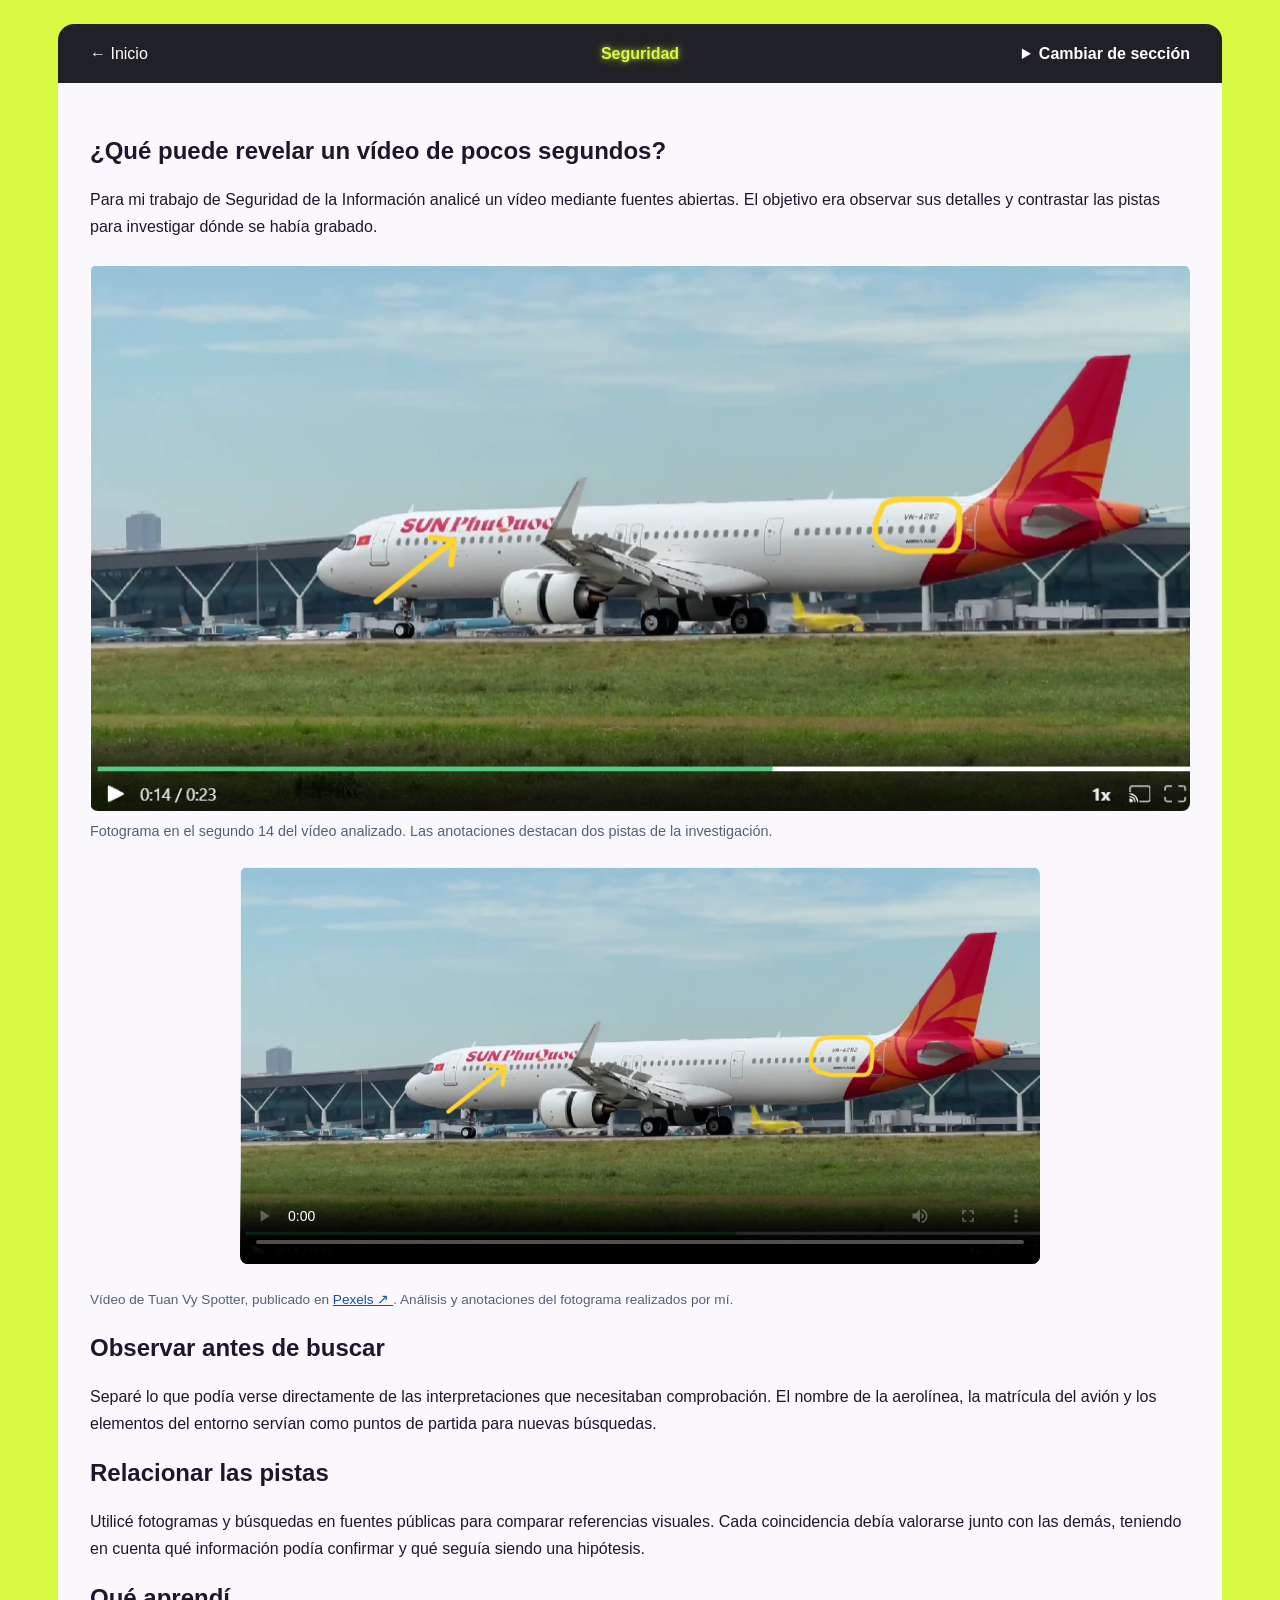
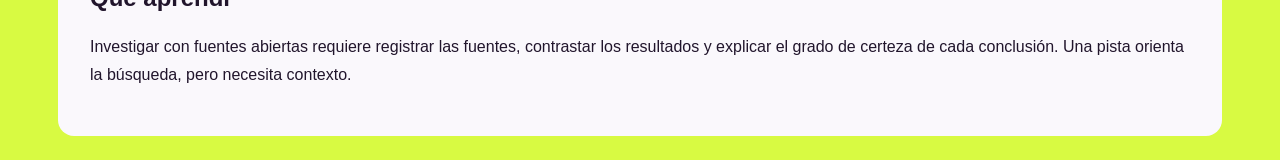
==== entradas/investigacion-osint/index.html @ 1c519496 "Completar novedades, imágenes y publicación OSINT" ====
<!DOCTYPE html>
<html lang="es">

<head>
    <meta charset="UTF-8">
    <meta name="viewport" content="width=device-width, initial-scale=1.0">
    <title>Investigación OSINT | Mi rincón tecnológico</title>
    <link rel="stylesheet" href="../../css/estilos.css">
</head>

<body class="pagina-seccion pagina-seguridad">
    <header class="barra-seccion">
        <a href="../../index.html?seccion=seguridad">← Inicio</a>

        <span class="nombre-seccion">Seguridad</span>

        <details class="selector-seccion">
            <summary>Cambiar de sección</summary>
            <nav aria-label="Cambiar de sección">
                <a href="../primera-pagina-web/index.html">Web</a>
                <a href="../reconocer-phishing/index.html">Seguridad</a>
                <a href="../maquinas-virtuales/index_virtualizacion.html">
                    Virtualización
                </a>
                <a href="../../acerca/index_acerca.html">Acerca de mí</a>
            </nav>
        </details>
    </header>

    <main>
        <article>
            <h1>¿Qué puede revelar un vídeo de pocos segundos?</h1>

            <p>
                Para mi trabajo de Seguridad de la Información analicé un vídeo mediante fuentes abiertas. El objetivo era observar sus detalles y contrastar las pistas para investigar dónde se había grabado.
            </p>

            <figure>
                <img src="../../imagenes/osint-avion.png" alt="Fotograma de un avión con el nombre de la
                          aerolínea y la matrícula señalados en amarillo">
                <figcaption>
                    Fotograma en el segundo 14 del vídeo analizado. Las anotaciones destacan dos pistas de la investigación.
                </figcaption>
            </figure>
            <video controls preload="metadata" poster="../../imagenes/osint-avion.png" class="video-osint">
                <source src="../../videos/investigacion-osint.mp4" type="video/mp4">Tu navegador no puede reproducir este vídeo.
            </video>
            <p class="credito-video">
                Vídeo de Tuan Vy Spotter, publicado en
                <a href="https://www.pexels.com/video/commercial-airplane-landing-at-airport-36083281/" target="_blank" rel="noopener noreferrer">
                   Pexels ↗
                </a>. Análisis y anotaciones del fotograma realizados por mí.
            </p>

            <h2>Observar antes de buscar</h2>
            <p>
                Separé lo que podía verse directamente de las interpretaciones que necesitaban comprobación. El nombre de la aerolínea, la matrícula del avión y los elementos del entorno servían como puntos de partida para nuevas búsquedas.
            </p>

            <h2>Relacionar las pistas</h2>
            <p>
                Utilicé fotogramas y búsquedas en fuentes públicas para comparar referencias visuales. Cada coincidencia debía valorarse junto con las demás, teniendo en cuenta qué información podía confirmar y qué seguía siendo una hipótesis.
            </p>

            <h2>Qué aprendí</h2>
            <p>
                Investigar con fuentes abiertas requiere registrar las fuentes, contrastar los resultados y explicar el grado de certeza de cada conclusión. Una pista orienta la búsqueda, pero necesita contexto.
            </p>
        </article>
    </main>
</body>

</html>
---- css/estilos.css ----
/* 1. Estilos generales y páginas interiores */

body {
    margin: 0;
    font-family: Arial, sans-serif;
    background-color: #f3f5f9;
    color: #243247;
    line-height: 1.7;
}

header {
    position: sticky;
    top: 0;
    z-index: 10;
    display: flex;
    align-items: center;
    justify-content: space-between;
    flex-wrap: wrap;
    gap: 12px 24px;
    padding: 16px clamp(16px, 4vw, 48px);
    background-color: rgba(103, 235, 245, 0.651);
    backdrop-filter: blur(10px);
    color: #101d40;
    border-bottom: 1px solid #b9c3d0;
}

header h1 {
    margin: 0;
    font-size: clamp(1.25rem, 3vw, 1.6rem);
}

nav {
    display: flex;
    align-items: center;
    flex-wrap: wrap;
    gap: 8px 18px;
}

nav a {
    color: #101d40;
    font-weight: 600;
    text-decoration: none;
    padding: 4px 0;
}

nav a[aria-current="page"] {
    color: #1845cf;
    border-bottom: 2px solid #1845cf;
}

nav a:hover,
nav a:focus-visible {
    text-decoration: underline;
}

main {
    max-width: 900px;
    margin: 32px auto;
    padding: 24px;
    background-color: white;
    border-radius: 12px;
}

h1,
h2 {
    line-height: 1.3;
}

main a {
    color: #174ea6;
}

footer {
    padding: 24px;
    text-align: center;
}

figure {
    margin: 24px 0;
}

figure img {
    display: block;
    max-width: 100%;
    height: auto;
    border-radius: 8px;
}

figcaption {
    margin-top: 8px;
    font-size: 0.9rem;
    color: #526176;
}


/* 2. Carrusel de la portada */

.carrusel {
    margin-bottom: 10px;
    padding-bottom: 8px;
    border-bottom: 1px solid #e0e8f7;
}

.destacado {
    display: grid;
    grid-template-columns: 1fr 1.2fr;
    overflow: hidden;
    border-radius: 18px;
    background: #edf3ff;
    color: #101d40;
}

.destacado-texto {
    padding: 20px 24px;
    background-color: #662ec7;
    color: #ffffff;
}

.pagina-inicio .destacado-texto p {
    margin: 8px 0;
    line-height: 1.4;
}

.destacado-tema {
    margin: 0 0 8px;
    color: #d8fa42;
    font-weight: bold;
}

#destacado-enlace {
    display: inline-block;
    margin-top: 10px;
    padding: 8px 16px;
    border-radius: 6px;
    background-color: #d8fa42;
    color: #21152c;
    font-weight: bold;
    text-decoration: none;
}

#destacado-enlace:hover {
    background-color: #c4eb25;
}

#destacado-enlace:focus-visible {
    outline: 2px solid white;
    outline-offset: 3px;
}

#destacado-imagen[src$="osint-avion.png"] {
    object-fit: cover;
    object-position: center 45%;
}

.destacado h2 {
    margin: 0;
    font-size: clamp(1.25rem, 2.1vw, 1.75rem);
}

.destacado img {
    display: block;
    width: 100%;
    height: 240px;
    min-height: 0;
    object-fit: cover;
}

.carrusel-controles:not([hidden]) {
    display: flex;
    justify-content: center;
    align-items: center;
    gap: 16px;
    margin-top: 8px;
}

.carrusel-controles button {
    width: 44px;
    height: 44px;
    border: 0;
    border-radius: 50%;
    background: #e9efff;
    color: #1845cf;
    font-size: 1.2rem;
    cursor: pointer;
}

.carrusel-controles button:hover {
    background: #1845cf;
    color: white;
}

@media (max-width: 650px) {
    .destacado {
        grid-template-columns: 1fr;
    }
    .destacado img {
        height: 180px;
    }
}


/* 3. Distribución de la portada */

.pagina-inicio {
    background-color: #faf8fc;
    color: #21152c;
}

.pagina-inicio .cabecera-inicio {
    position: static;
    display: block;
    padding: 28px 32px 20px;
    margin-left: 190px;
    background: transparent;
    backdrop-filter: none;
    border: 0;
}

.pagina-inicio .cabecera-inicio h1 {
    font-size: clamp(1.6rem, 2.7vw, 2.5rem);
}

.pagina-inicio main {
    max-width: 1200px;
    margin: 0 32px 40px 222px;
    padding: 0;
    background: transparent;
    border-radius: 0;
}


/* 4. Menú lateral y sección seleccionada */

.pagina-inicio .menu-lateral {
    position: fixed;
    top: 140px;
    left: 16px;
    z-index: 20;
    display: flex;
    flex-direction: column;
    align-items: stretch;
    flex-wrap: nowrap;
    gap: 8px;
    width: 158px;
    padding: 12px 0;
    border-radius: 12px;
    background-color: rgba(29, 26, 34, 0.95);
    backdrop-filter: blur(10px);
    box-shadow: 0 12px 30px rgba(29, 26, 34, 0.16);
}

.pagina-inicio .menu-lateral a {
    padding: 12px 14px;
    color: #f5f5f7;
    border: 0;
    text-decoration: none;
    line-height: 1.4;
}

.pagina-inicio .menu-lateral a:hover,
.pagina-inicio .menu-lateral a:focus-visible,
.pagina-inicio .menu-lateral a.vista-activa {
    color: #d8fa42;
    text-shadow: 0 0 5px rgba(216, 250, 66, 0.75), 0 0 14px rgba(216, 250, 66, 0.4);
}

.pagina-inicio .menu-lateral a:focus-visible {
    outline: 2px solid #d8fa42;
    outline-offset: -4px;
}

@media (prefers-reduced-motion: no-preference) {
    .pagina-inicio .menu-lateral a {
        transition: color 160ms ease, text-shadow 160ms ease;
    }
}


/* Adaptación a pantallas pequeñas */

@media (max-width: 800px) {
    .pagina-inicio .cabecera-inicio {
        margin-left: 0;
        padding: 20px 16px;
    }
    .pagina-inicio .menu-lateral {
        position: static;
        flex-direction: row;
        flex-wrap: wrap;
        width: auto;
        margin-top: 16px;
        padding: 8px;
    }
    .pagina-inicio main {
        margin: 0 16px 32px;
    }
}


/* 5. Franja de temas y colores por sección */

.explorador {
    --color-uno: #662ec7;
    --color-dos: #d8fa42;
    --color-tres: #ff8a45;
    --texto-uno: #ffffff;
}

.explorador[data-seccion="web"] {
    --color-uno: #662ec7;
    --color-dos: #b68af5;
    --color-tres: #e2cffb;
}

.explorador[data-seccion="seguridad"] {
    --color-uno: #d8fa42;
    --color-dos: #c5ed48;
    --color-tres: #afe045;
    --texto-uno: #21152c;
}

.explorador[data-seccion="virtualizacion"] {
    --color-uno: #ff8a45;
    --color-dos: #ffab75;
    --color-tres: #ffd1ae;
    --texto-uno: #21152c;
}

.explorador[data-seccion="acerca"] {
    --color-uno: #662ec7;
    --color-dos: #d6bef7;
    --color-tres: #eee4fb;
}

.lista-temas {
    display: grid;
    grid-template-columns: repeat(3, minmax(0, 1fr));
    gap: 4px;
}

.tema-blog {
    display: flex;
    flex-direction: column;
    overflow: hidden;
    min-width: 0;
    background-color: var(--color-uno);
    color: var(--texto-uno);
    text-decoration: none;
}

.tema-blog:nth-child(2) {
    background-color: var(--color-dos);
    color: #21152c;
}

.tema-blog:nth-child(3) {
    background-color: var(--color-tres);
    color: #21152c;
}

.tema-blog img {
    display: block;
    width: 100%;
    height: 160px;
    object-fit: cover;
}

.tema-blog-texto {
    flex: 1;
    padding: 18px;
}

.tema-blog h3 {
    margin: 0 0 10px;
    font-size: 1.25rem;
    line-height: 1.3;
}

.tema-blog p {
    margin: 0;
    font-size: 0.95rem;
    line-height: 1.5;
}

.tema-blog-flecha {
    display: inline-block;
    margin-top: 16px;
    font-size: 1.6rem;
}

.tema-blog:focus-visible {
    outline: 3px solid #21152c;
    outline-offset: -3px;
}

@media (prefers-reduced-motion: no-preference) {
    .tema-blog img,
    .tema-blog-flecha {
        transition: transform 200ms ease;
    }
    .tema-blog:hover img,
    .tema-blog:focus-visible img {
        transform: scale(1.04);
    }
    .tema-blog:hover .tema-blog-flecha,
    .tema-blog:focus-visible .tema-blog-flecha {
        transform: translateX(6px);
    }
}

@media (max-width: 650px) {
    .lista-temas {
        grid-template-columns: 1fr;
    }
}


/* 6. Medidas compactas de la portada en ordenador */

@media (min-width: 801px) {
    .pagina-inicio #titulo-entradas {
        margin: 0 0 4px;
        font-size: 1.4rem;
    }
    .pagina-inicio #descripcion-seccion {
        margin: 0 0 10px;
        line-height: 1.4;
    }
    .pagina-inicio .tema-blog img {
        height: 125px;
    }
    .pagina-inicio .tema-blog-texto {
        padding: 8px 14px;
    }
    .pagina-inicio .tema-blog h3 {
        margin-bottom: 4px;
        font-size: 1.1rem;
    }
    .pagina-inicio .tema-blog p {
        font-size: 0.9rem;
        line-height: 1.3;
    }
    .pagina-inicio .tema-blog-flecha {
        margin-top: 2px;
        font-size: 1.1rem;
        line-height: 1;
    }
    .pagina-inicio main {
        margin-bottom: 8px;
    }
}


/* Página interior de Seguridad */

.pagina-seccion {
    background-color: var(--color-seccion);
    color: #21152c;
    padding: 24px;
}

.pagina-seccion main {
    max-width: 1100px;
    margin: 0 auto;
    padding: 32px;
    background-color: #faf8fc;
    border-radius: 0 0 16px 16px;
}

@media (max-width: 650px) {
    .pagina-seccion {
        padding: 12px;
    }
    .pagina-seccion main {
        padding: 20px;
    }
}


/* Barra superior de la ventana de Seguridad */

.pagina-seccion .barra-seccion {
    position: sticky;
    top: 0;
    z-index: 20;
    display: grid;
    grid-template-columns: 1fr auto 1fr;
    align-items: center;
    gap: 16px;
    max-width: 1100px;
    margin: 0 auto;
    padding: 16px 32px;
    background: #202027;
    color: #ffffff;
    border: 0;
    border-radius: 16px 16px 0 0;
}

.barra-seccion a {
    color: #ffffff;
    text-decoration: none;
}

.barra-seccion a:hover {
    color: #d8fa42;
}

.nombre-seccion {
    color: #d8fa42;
    font-weight: bold;
    text-shadow: 0 0 5px rgba(216, 250, 66, 0.75), 0 0 14px rgba(216, 250, 66, 0.4);
}

.selector-seccion {
    position: relative;
    justify-self: end;
}

.selector-seccion summary {
    cursor: pointer;
    font-weight: bold;
}

.selector-seccion nav {
    position: absolute;
    top: calc(100% + 12px);
    right: 0;
    display: flex;
    flex-direction: column;
    align-items: stretch;
    gap: 4px;
    width: 190px;
    padding: 12px;
    background: #202027;
    border-radius: 10px;
    box-shadow: 0 8px 20px rgba(0, 0, 0, 0.2);
}

.selector-seccion nav a {
    padding: 8px;
}

.barra-seccion a:focus-visible,
.selector-seccion summary:focus-visible {
    outline: 2px solid #d8fa42;
    outline-offset: 4px;
}

@media (max-width: 650px) {
    .pagina-seccion .barra-seccion {
        grid-template-columns: 1fr auto;
        padding: 16px 20px;
    }
    .nombre-seccion {
        justify-self: end;
    }
    .selector-seccion {
        grid-column: 1 / -1;
    }
}


/* Temas de la página de Seguridad */

.pagina-seccion .temas-seccion {
    display: grid;
    grid-template-columns: repeat(3, minmax(0, 1fr));
    gap: 4px;
    margin-bottom: 28px;
}

.tema-seccion {
    position: relative;
    display: flex;
    align-items: end;
    min-height: 130px;
    overflow: hidden;
    padding: 14px;
    background-color: #202027;
    color: #ffffff;
    text-decoration: none;
}

.tema-seccion img {
    position: absolute;
    inset: 0;
    width: 100%;
    height: 100%;
    object-fit: cover;
}

.tema-seccion::after {
    content: "";
    position: absolute;
    inset: 0;
    background: linear-gradient(transparent, rgba(0, 0, 0, 0.85));
}

.tema-seccion span {
    position: relative;
    z-index: 1;
    font-weight: bold;
    line-height: 1.3;
}

.tema-seccion:hover span,
.tema-seccion:focus-visible span {
    color: #d8fa42;
}

.tema-seccion:focus-visible {
    outline: 3px solid #d8fa42;
    outline-offset: -3px;
}

.pagina-seccion [id] {
    scroll-margin-top: 150px;
}

@media (max-width: 650px) {
    .pagina-seccion .temas-seccion {
        grid-template-columns: 1fr;
    }
    .tema-seccion {
        min-height: 80px;
    }
}

.pagina-seguridad {
    --color-seccion: #d8fa42;
}

.pagina-web {
    --color-seccion: #662ec7;
}

.pagina-virtualizacion {
    --color-seccion: #ff8a45;
}

.pagina-acerca {
    --color-seccion: #b68af5;
}


/* Ejercicio del correo ficticio */

.ejercicio-correo {
    display: grid;
    grid-template-columns: 1.2fr 1fr;
    align-items: start;
    gap: 24px;
    margin-top: 20px;
}

.correo-ficticio {
    padding: 24px;
    background-color: #f1e9dc;
    border: 1px solid #d9cdbb;
    border-radius: 8px;
    overflow-wrap: anywhere;
}

.aviso-ejemplo {
    margin-top: 0;
    color: #554a3d;
    font-size: 0.85rem;
}

.enlace-simulado {
    color: #174ea6;
    text-decoration: underline;
    font-weight: bold;
}

.boton-pistas {
    padding: 12px 20px;
    border: 0;
    border-radius: 8px;
    background-color: #202027;
    color: #d8fa42;
    font: inherit;
    font-weight: bold;
    cursor: pointer;
}

.boton-pistas:focus-visible {
    outline: 3px solid #662ec7;
    outline-offset: 3px;
}

#pistas-correo li {
    margin-bottom: 16px;
}

@media (max-width: 650px) {
    .ejercicio-correo {
        grid-template-columns: 1fr;
    }
}

.video-osint {
    display: block;
    width: 100%;
    max-width: 800px;
    height: auto;
    margin: 24px auto;
    border-radius: 8px;
}

.credito-video {
    margin-top: 8px;
    font-size: 0.85rem;
    color: #526176;
}
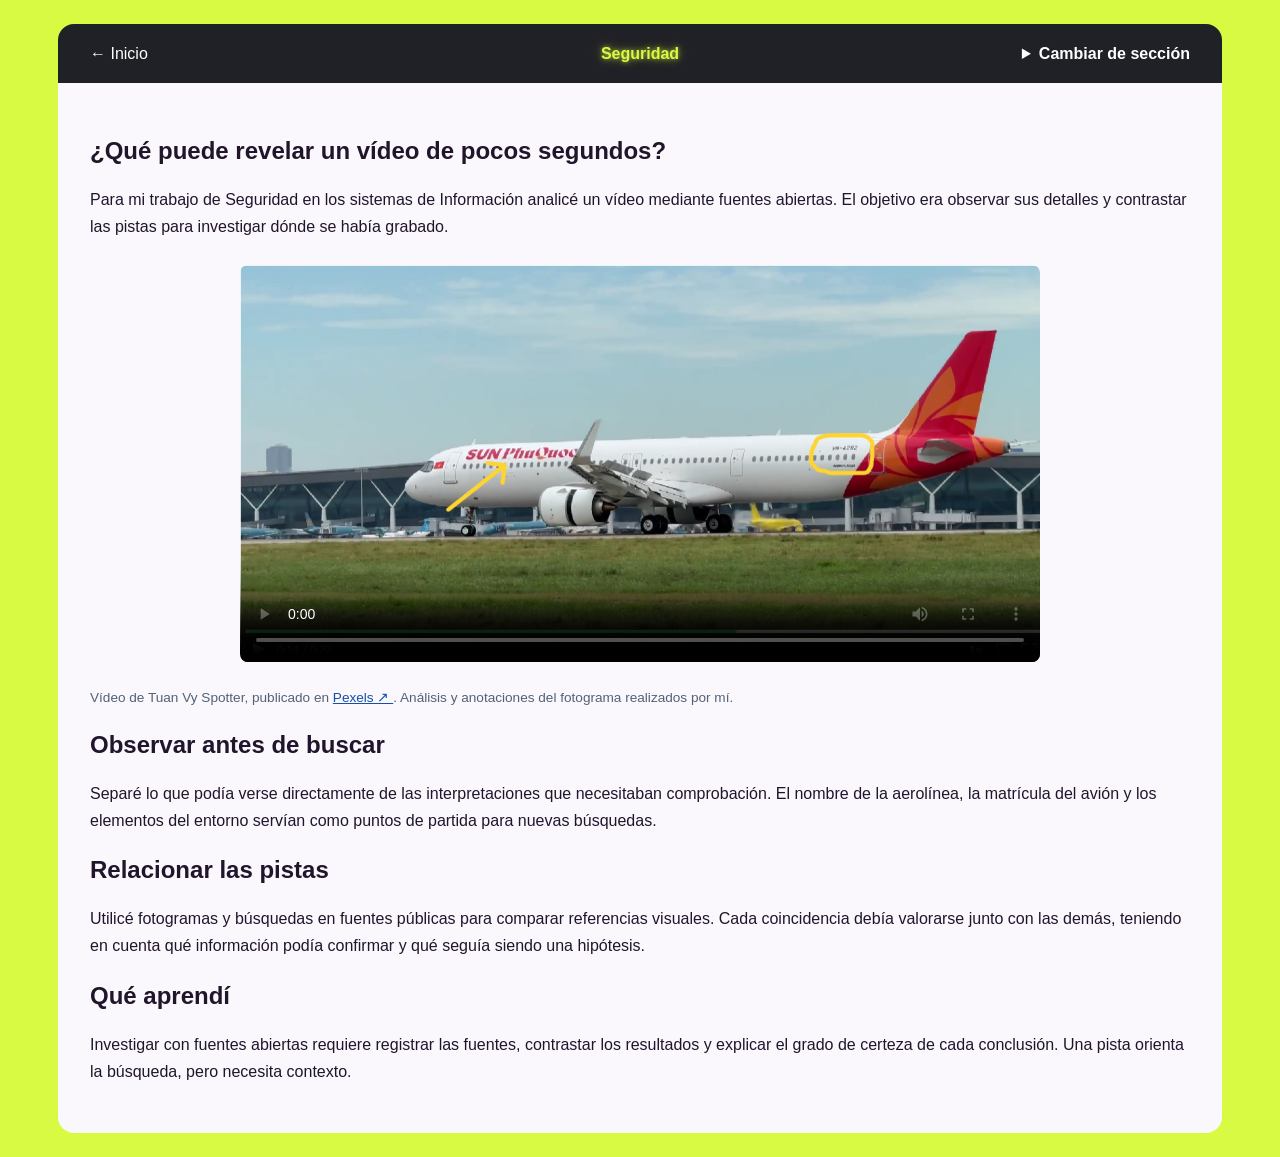
==== commit 77792877: "Actualizar Acerca de mí, añadir favicon y simplificar las entradas" ====
--- a/entradas/investigacion-osint/index.html
+++ b/entradas/investigacion-osint/index.html
@@ -5,6 +5,7 @@
     <meta charset="UTF-8">
     <meta name="viewport" content="width=device-width, initial-scale=1.0">
     <title>Investigación OSINT | Mi rincón tecnológico</title>
+    <link rel="icon" type="image/png" href="../../imagenes/favicon.png">
     <link rel="stylesheet" href="../../css/estilos.css">
 </head>
 
@@ -32,16 +33,8 @@
             <h1>¿Qué puede revelar un vídeo de pocos segundos?</h1>
 
             <p>
-                Para mi trabajo de Seguridad de la Información analicé un vídeo mediante fuentes abiertas. El objetivo era observar sus detalles y contrastar las pistas para investigar dónde se había grabado.
+                Para mi trabajo de Seguridad en los sistemas de Información analicé un vídeo mediante fuentes abiertas. El objetivo era observar sus detalles y contrastar las pistas para investigar dónde se había grabado.
             </p>
-
-            <figure>
-                <img src="../../imagenes/osint-avion.png" alt="Fotograma de un avión con el nombre de la
-                          aerolínea y la matrícula señalados en amarillo">
-                <figcaption>
-                    Fotograma en el segundo 14 del vídeo analizado. Las anotaciones destacan dos pistas de la investigación.
-                </figcaption>
-            </figure>
             <video controls preload="metadata" poster="../../imagenes/osint-avion.png" class="video-osint">
                 <source src="../../videos/investigacion-osint.mp4" type="video/mp4">Tu navegador no puede reproducir este vídeo.
             </video>
--- a/css/estilos.css
+++ b/css/estilos.css
@@ -81,8 +81,10 @@
 
 figure img {
     display: block;
+    width: 30%;
     max-width: 100%;
     height: auto;
+    margin: 0;
     border-radius: 8px;
 }
 
@@ -195,6 +197,9 @@
     }
     .destacado img {
         height: 180px;
+    }
+    figure img {
+        width: 80%;
     }
 }
 
